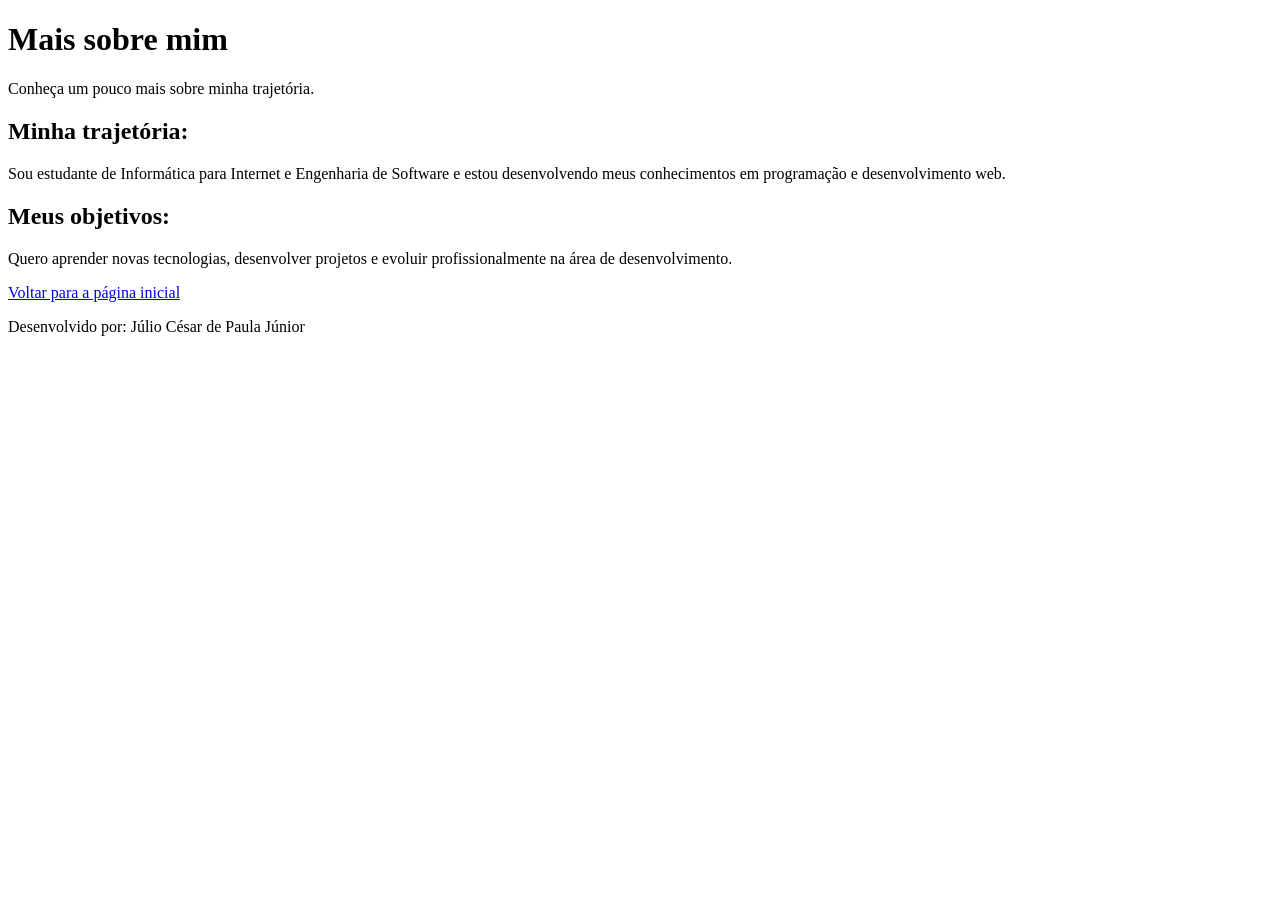
==== sobre.html @ a752a154 "Add files via upload" ====
<!DOCTYPE html>

<html lang="pt-BR">
    <head>
        <meta charset="UTF-8">
        <meta name="viewport" content="width=device-width, initial-scale=1.0">
        <title>Sobre Mim</title>
    </head>

    <body>
        <header>
            <h1>Mais sobre mim</h1>
            <p>Conheça um pouco mais sobre minha trajetória.</p>
        </header>

        <main>
            <section>
                <h2>Minha trajetória:</h2>

                <p>
                    Sou estudante de Informática para Internet e Engenharia de Software e estou desenvolvendo 
                    meus conhecimentos em programação e desenvolvimento web.
                </p>
            </section>

            <section>
                <h2>Meus objetivos:</h2>

                <p>
                    Quero aprender novas tecnologias, desenvolver projetos e evoluir profissionalmente na área
                    de desenvolvimento.
                </p>
            </section>

            <nav>
                <a href="index.html">Voltar para a página inicial</a>
            </nav>
        </main>

        <footer>
            <p>Desenvolvido por: Júlio César de Paula Júnior</p>
        </footer>

    </body>
</html>
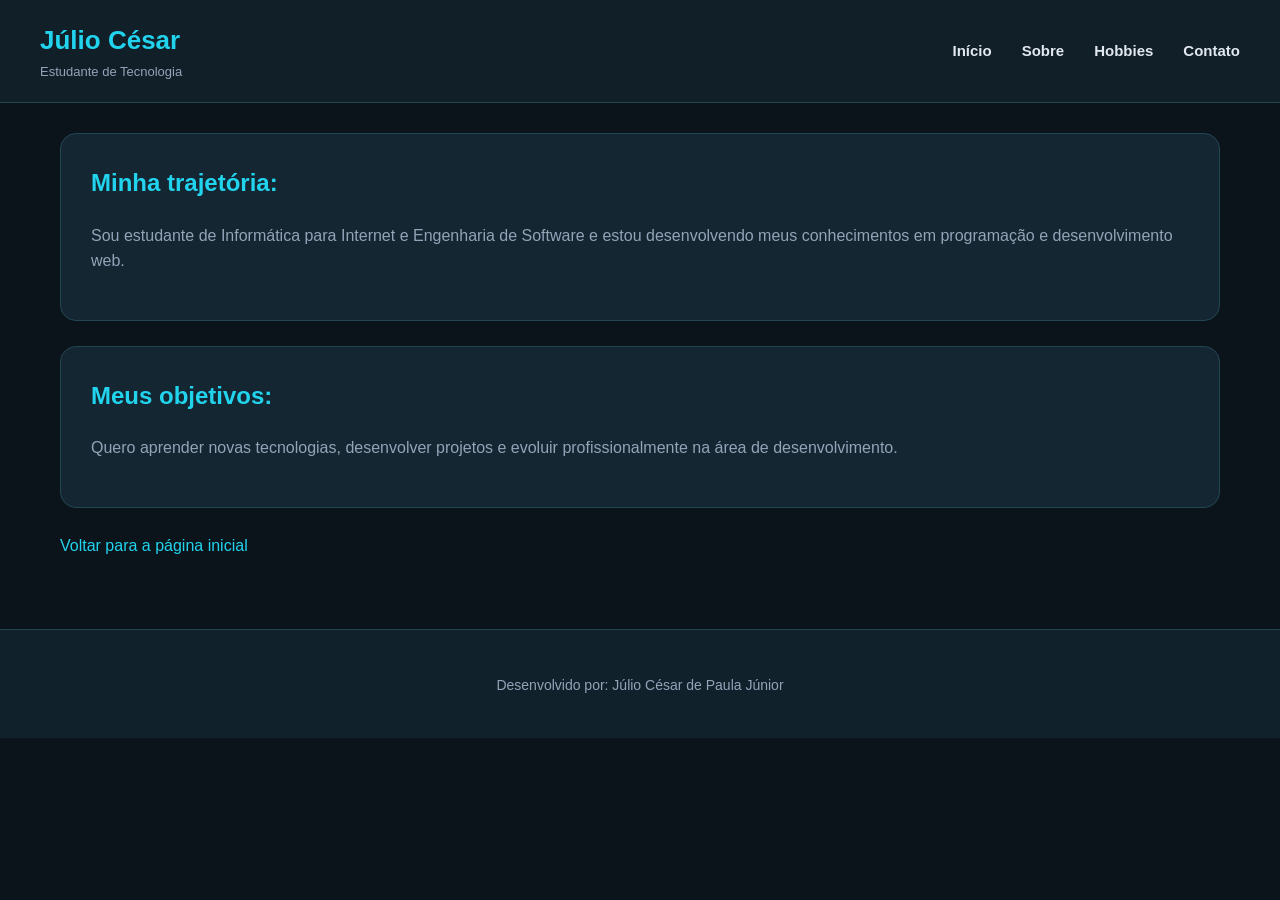
==== commit 0b9940ee: "Atividade 4 - Estilizacao da pagina pessoal com CSS" ====
--- a/sobre.html
+++ b/sobre.html
@@ -6,12 +6,26 @@
         <meta charset="UTF-8">
         <meta name="viewport" content="width=device-width, initial-scale=1.0">
         <title>Sobre Mim</title>
+        <link rel="stylesheet" href="style.css">
     </head>
 
     <body>
-        <header>
-            <h1>Mais sobre mim</h1>
-            <p>Conheça um pouco mais sobre minha trajetória.</p>
+        <header class="cabecalho">
+            <div class="cabecalho-conteudo">
+
+                <div class="logo">
+                    <h1>Júlio César</h1>
+                    <p>Estudante de Tecnologia</p>
+                </div>
+
+                <nav class="menu-principal">
+                    <a href="index.html">Início</a>
+                    <a href="index.html#apresentacao">Sobre</a>
+                    <a href="index.html#hobbies">Hobbies</a>
+                    <a href="index.html#contato">Contato</a>
+                </nav>
+
+            </div>
         </header>
 
         <main>
--- a/style.css
+++ b/style.css
@@ -0,0 +1,428 @@
+/* Paleta de cores */
+:root {
+    --cor-fundo: #0B141A;
+    --cor-card: #142631;
+    --cor-destaque: #22D3EE;
+    --cor-texto: #E2E8F0;
+    --cor-texto-secundario: #94A3B8;
+    --cor-borda: #244653;
+}
+
+/* Configurações gerais */
+* {
+    box-sizing: border-box;
+}
+
+html {
+    scroll-behavior: smooth;
+}
+
+body {
+    margin: 0;
+    padding: 0;
+    background-color: var(--cor-fundo);
+    color: var(--cor-texto);
+    font-family: Arial, Helvetica, sans-serif;
+    line-height: 1.6;
+}
+
+/* Títulos */
+h1, h2, h3 {
+    color: var(--cor-destaque);
+    margin-top: 0;
+}
+
+/* Parágrafos */
+p {
+    color: var(--cor-texto-secundario);
+}
+
+/* Links */
+a {
+    color: var(--cor-destaque);
+    text-decoration: none;
+    transition: color 0.3s ease;
+}
+
+a:hover {
+    color: #FFFFFF;
+}
+
+/* Imagens */
+img {
+    max-width: 100%;
+    height: auto;
+}
+
+
+
+/* CARD DE APRESENTAÇÃO */
+main {
+    max-width: 1200px;
+    margin: 0 auto;
+    padding: 30px 20px;
+}
+
+#apresentacao {
+    background-color: var(--cor-card);
+    border: 1px solid var(--cor-borda);
+    border-radius: 16px;
+    padding: 35px;
+    margin-bottom: 30px;
+}
+
+.apresentacao-conteudo {
+    display: flex;
+    align-items: center;
+    gap: 40px;
+}
+
+.apresentacao-texto {
+    flex: 1;
+    min-width: 0;
+}
+
+.apresentacao-foto {
+    flex: 0 0 320px;
+}
+
+.apresentacao-foto img {
+    width: 100%;
+    height: 380px;
+    object-fit: cover;
+    border-radius: 14px;
+    border: 2px solid var(--cor-destaque);
+    box-shadow: 0 0 25px rgba(34, 211, 238, 0.15);
+}
+
+/* ADAPTAÇÃO PARA CELULARES */
+@media (max-width: 768px) {
+    .apresentacao-conteudo {
+        flex-direction: column-reverse;
+        gap: 20px;
+    }
+
+    #apresentacao {
+        padding: 22px;
+    }
+
+    .apresentacao-foto {
+        flex: none;
+        width: 100%;
+        max-width: 320px;
+    }
+
+    .apresentacao-foto img {
+        height: auto;
+    }
+}
+
+
+
+/* CABEÇALHO */
+
+.cabecalho {
+    background-color: #101F28;
+    border-bottom: 1px solid var(--cor-borda);
+    padding: 20px;
+}
+
+.cabecalho-conteudo {
+    max-width: 1200px;
+    margin: 0 auto;
+    display: flex;
+    justify-content: space-between;
+    align-items: center;
+    gap: 20px;
+}
+
+/* Nome e descrição */
+.logo h1 {
+    color: var(--cor-destaque);
+    font-size: 26px;
+    margin: 0;
+}
+
+.logo p {
+    color: var(--cor-texto-secundario);
+    font-size: 13px;
+    margin: 0;
+}
+
+/* Menu de navegação */
+.menu-principal {
+    display: flex;
+    align-items: center;
+    gap: 30px;
+}
+
+.menu-principal a {
+    color: var(--cor-texto);
+    font-size: 15px;
+    font-weight: bold;
+    transition: color 0.3s ease;
+}
+
+.menu-principal a:hover {
+    color: var(--cor-destaque);
+}
+
+/* Adaptação para celulares */
+@media (max-width: 768px) {
+    .cabecalho-conteudo {
+        flex-direction: column;
+        text-align: center;
+    }
+
+    .menu-principal {
+        justify-content: center;
+        flex-wrap: wrap;
+        gap: 15px;
+    }
+}
+
+
+
+/* CARDS DE HOBBIES */
+
+/* Seção de hobbies */
+#hobbies {
+    margin-bottom: 40px;
+}
+
+#hobbies h2 {
+    font-size: 26px;
+    margin-bottom: 25px;
+}
+
+/* Organização dos cards */
+.hobbies-grid {
+    display: grid;
+    grid-template-columns: repeat(4, 1fr);
+    gap: 20px;
+}
+
+/* Aparência dos cards */
+.hobby-card {
+    background-color: var(--cor-card);
+    border: 1px solid var(--cor-borda);
+    border-radius: 16px;
+    padding: 30px 20px;
+    text-align: center;
+    transition: transform 0.3s ease,
+                border-color 0.3s ease,
+                box-shadow 0.3s ease;
+}
+
+/* Efeito ao passar o mouse */
+.hobby-card:hover {
+    transform: translateY(-6px);
+    border-color: var(--cor-destaque);
+    box-shadow: 0 8px 25px rgba(34, 211, 238, 0.12);
+}
+
+/* Ícones */
+.hobby-icone {
+    display: block;
+    font-size: 36px;
+    margin-bottom: 15px;
+}
+
+/* Títulos */
+.hobby-card h3 {
+    color: var(--cor-texto);
+    font-size: 19px;
+    margin-bottom: 10px;
+}
+
+/* Descrições */
+.hobby-card p {
+    font-size: 14px;
+    margin: 0;
+}
+
+/* Tablets */
+@media (max-width: 900px) {
+    .hobbies-grid {
+        grid-template-columns: repeat(2, 1fr);
+    }
+}
+
+/* Celulares */
+@media (max-width: 480px) {
+    .hobbies-grid {
+        grid-template-columns: 1fr;
+    }
+}
+
+
+
+/* FORMULÁRIO DE CONTATO */
+
+#contato {
+    background-color: var(--cor-card);
+    border: 1px solid var(--cor-borda);
+    border-radius: 16px;
+    padding: 35px;
+    margin-bottom: 40px;
+}
+
+#contato h2 {
+    font-size: 26px;
+    margin-bottom: 25px;
+}
+
+/* Organização do formulário */
+#contato form {
+    max-width: 700px;
+}
+
+#contato fieldset {
+    border: none;
+    padding: 0;
+    margin: 0;
+    min-width: 0;
+}
+
+#contato legend {
+    color: var(--cor-destaque);
+    font-size: 16px;
+    font-weight: bold;
+    margin-bottom: 20px;
+}
+
+/* Espaçamento entre os campos */
+#contato form div {
+    margin-bottom: 18px;
+}
+
+/* Rótulos */
+#contato label {
+    display: block;
+    color: var(--cor-texto);
+    font-size: 14px;
+    margin-bottom: 7px;
+}
+
+/* Campos de texto */
+#contato input,
+#contato textarea {
+    display: block;
+    width: 100%;
+    padding: 13px 15px;
+    background-color: var(--cor-fundo);
+    color: var(--cor-texto);
+    border: 1px solid var(--cor-borda);
+    border-radius: 8px;
+    font-family: inherit;
+    font-size: 15px;
+    transition: border-color 0.3s ease,
+                box-shadow 0.3s ease;
+}
+
+/* Destaque ao selecionar um campo */
+#contato input:focus,
+#contato textarea:focus {
+    outline: none;
+    border-color: var(--cor-destaque);
+    box-shadow: 0 0 8px rgba(34, 211, 238, 0.2);
+}
+
+/* Área da mensagem */
+#contato textarea {
+    resize: vertical;
+    min-height: 120px;
+}
+
+/* Botões */
+#contato button {
+    padding: 12px 25px;
+    border-radius: 8px;
+    font-size: 14px;
+    font-weight: bold;
+    cursor: pointer;
+    transition: all 0.3s ease;
+}
+
+/* Botão Enviar */
+#contato button[type="submit"] {
+    background-color: var(--cor-destaque);
+    color: var(--cor-fundo);
+    border: 1px solid var(--cor-destaque);
+}
+
+/* Botão Limpar */
+#contato button[type="reset"] {
+    background-color: transparent;
+    color: var(--cor-texto);
+    border: 1px solid var(--cor-borda);
+}
+
+/* Efeitos dos botões */
+#contato button:hover {
+    transform: translateY(-2px);
+    box-shadow: 0 5px 15px rgba(34, 211, 238, 0.15);
+}
+
+/* Adaptação para celulares */
+@media (max-width: 768px) {
+    #contato {
+        padding: 22px;
+    }
+}
+
+/* Centralização do formulário */
+#contato form {
+    max-width: 700px;
+    margin: 0 auto;
+}
+
+
+
+/* RODAPÉ */
+
+footer {
+    background-color: #10212b;
+    border-top: 1px solid #244653;
+    padding: 30px 20px;
+    text-align: center;
+    margin-top: 40px;
+}
+
+footer p {
+    color: #94a3b8;
+    font-size: 14px;
+    margin-bottom: 12px;
+}
+
+footer a {
+    color: #22d3ee;
+    text-decoration: none;
+    font-weight: bold;
+    transition: color 0.3s ease;
+}
+
+footer a:hover {
+    color: #ffffff;
+    text-decoration: underline;
+}
+
+
+
+/* PÁGINA SOBRE MIM */
+
+main > section {
+    margin-bottom: 25px;
+}
+
+/* Cards da página Sobre Mim */
+body:has(a[href="index.html#apresentacao"]) main section {
+    background-color: var(--cor-card);
+    border: 1px solid var(--cor-borda);
+    border-radius: 16px;
+    padding: 30px;
+}
+
+body:has(a[href="index.html#apresentacao"]) main section h2 {
+    margin-bottom: 20px;
+}
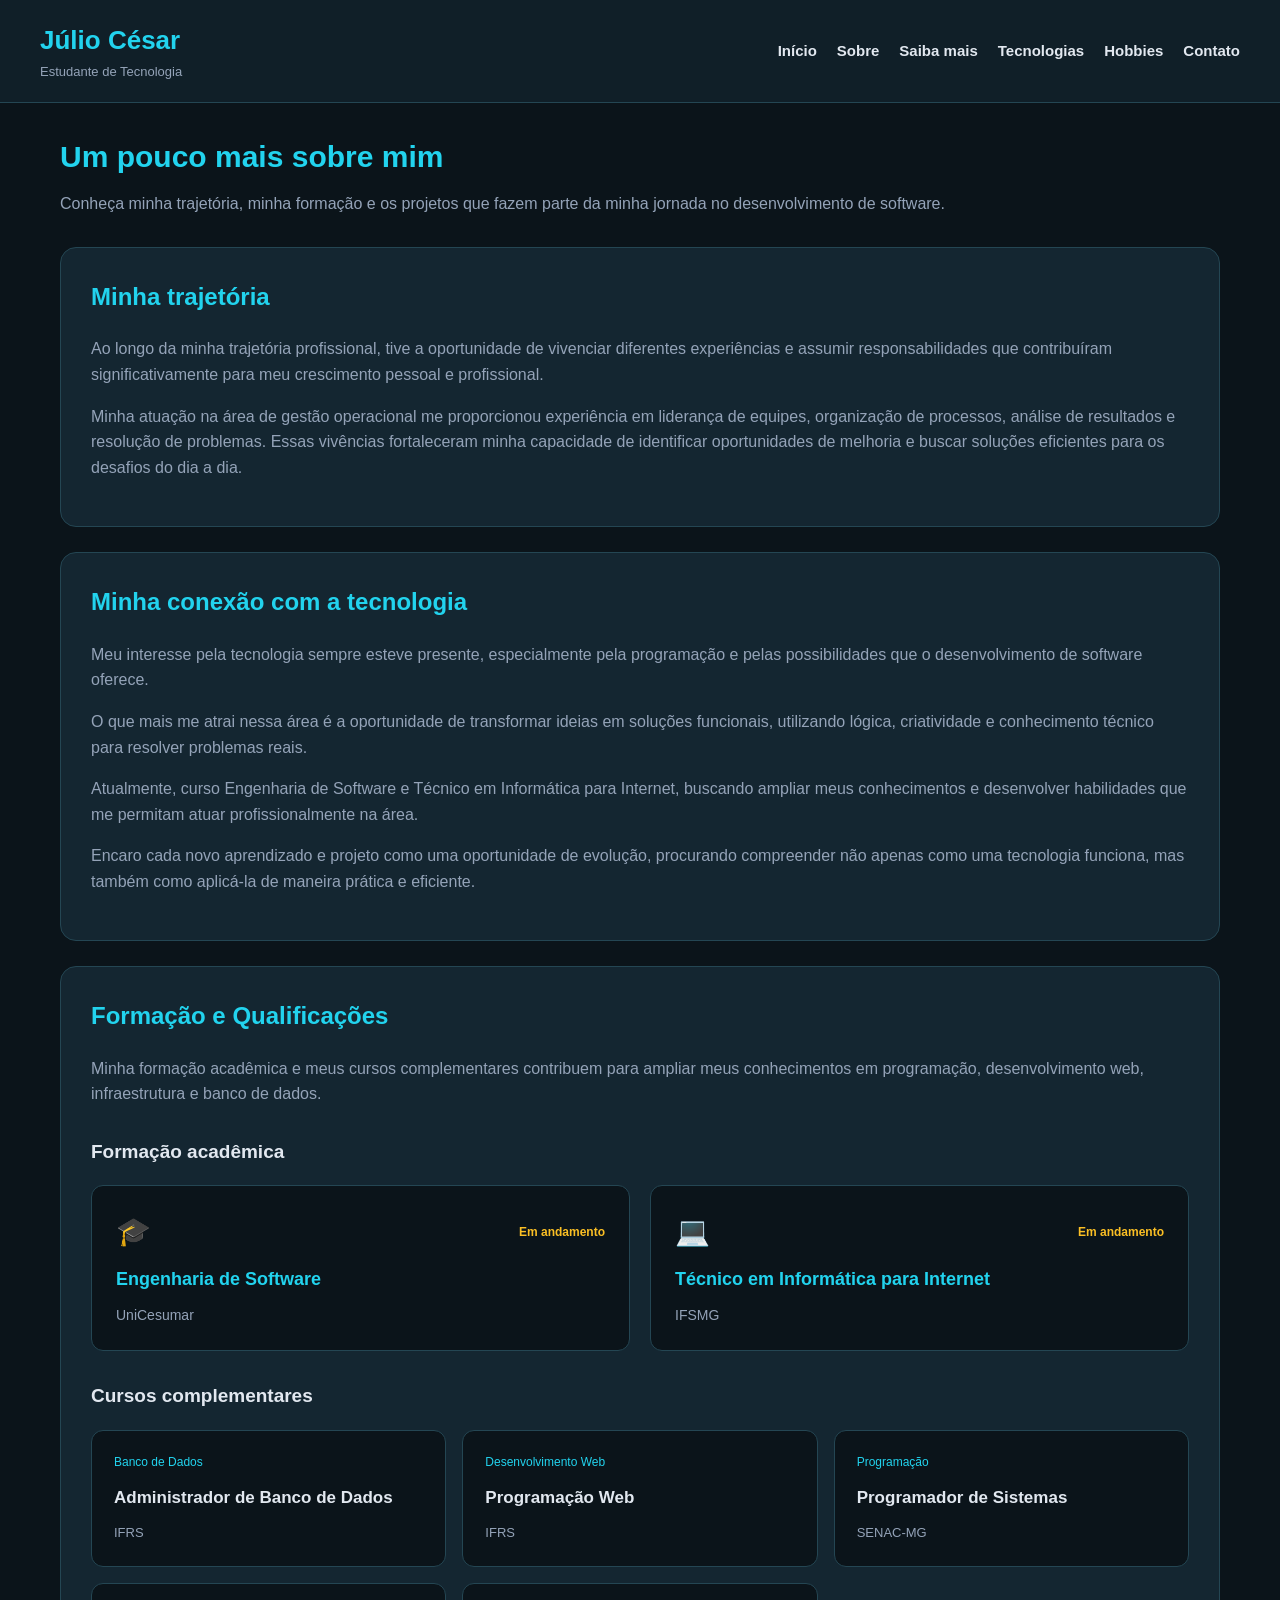
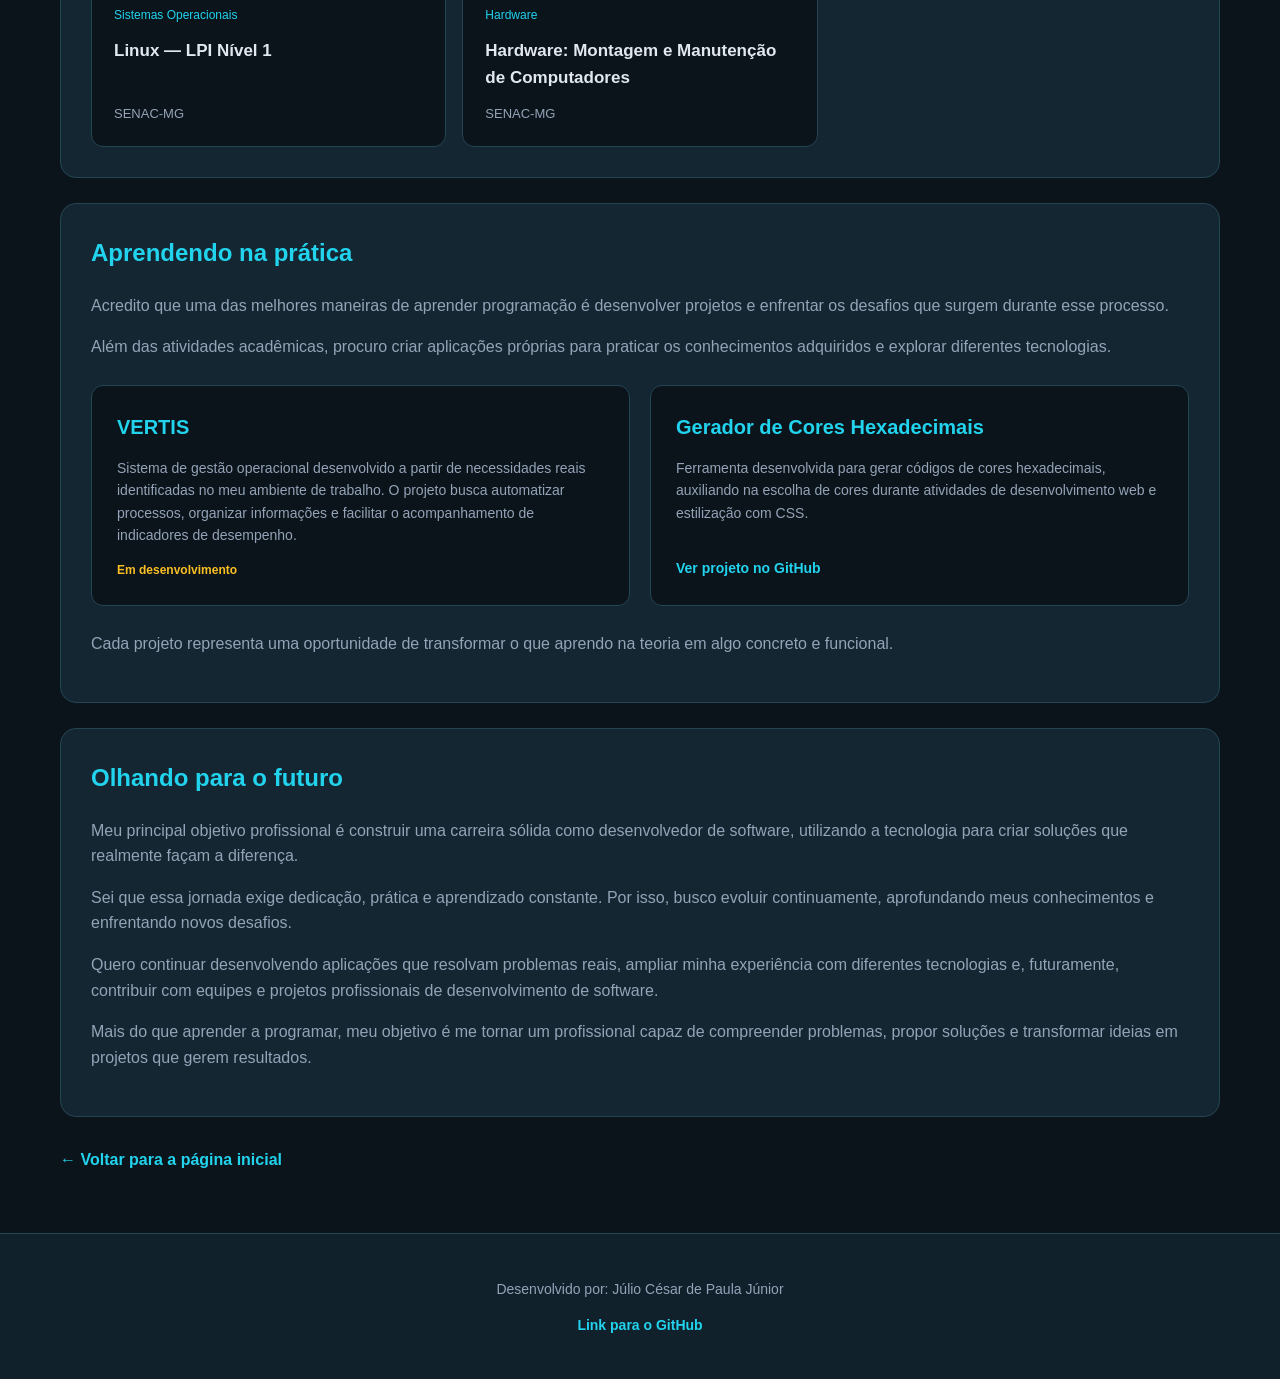
==== commit 70fc3527: "feat: aprimora pagina pessoal com CSS Grid e Flexbox Adiciona cards de tecnologias com logotipos SVG" ====
--- a/sobre.html
+++ b/sobre.html
@@ -1,60 +1,342 @@
 
 <!DOCTYPE html>
-
 <html lang="pt-BR">
-    <head>
-        <meta charset="UTF-8">
-        <meta name="viewport" content="width=device-width, initial-scale=1.0">
-        <title>Sobre Mim</title>
-        <link rel="stylesheet" href="style.css">
-    </head>
-
-    <body>
-        <header class="cabecalho">
-            <div class="cabecalho-conteudo">
-
-                <div class="logo">
-                    <h1>Júlio César</h1>
-                    <p>Estudante de Tecnologia</p>
-                </div>
-
-                <nav class="menu-principal">
-                    <a href="index.html">Início</a>
-                    <a href="index.html#apresentacao">Sobre</a>
-                    <a href="index.html#hobbies">Hobbies</a>
-                    <a href="index.html#contato">Contato</a>
-                </nav>
-
+
+<head>
+    <meta charset="UTF-8">
+    <meta name="viewport" content="width=device-width, initial-scale=1.0">
+    <title>Saiba Mais | Júlio César</title>
+    <link rel="stylesheet" href="style.css">
+</head>
+
+<body>
+
+    <header class="cabecalho">
+        <div class="cabecalho-conteudo">
+
+            <div class="logo">
+                <h1>Júlio César</h1>
+                <p>Estudante de Tecnologia</p>
             </div>
-        </header>
-
-        <main>
-            <section>
-                <h2>Minha trajetória:</h2>
-
-                <p>
-                    Sou estudante de Informática para Internet e Engenharia de Software e estou desenvolvendo 
-                    meus conhecimentos em programação e desenvolvimento web.
-                </p>
-            </section>
-
-            <section>
-                <h2>Meus objetivos:</h2>
-
-                <p>
-                    Quero aprender novas tecnologias, desenvolver projetos e evoluir profissionalmente na área
-                    de desenvolvimento.
-                </p>
-            </section>
-
-            <nav>
-                <a href="index.html">Voltar para a página inicial</a>
+
+            <nav class="menu-principal">
+                <a href="index.html">Início</a>
+                <a href="index.html#apresentacao">Sobre</a>
+                <a href="sobre.html">Saiba mais</a>
+                <a href="index.html#tecnologias">Tecnologias</a>
+                <a href="index.html#hobbies">Hobbies</a>
+                <a href="index.html#contato">Contato</a>
             </nav>
-        </main>
-
-        <footer>
-            <p>Desenvolvido por: Júlio César de Paula Júnior</p>
-        </footer>
-
-    </body>
+
+        </div>
+    </header>
+
+    <main class="pagina-sobre">
+
+        <div class="sobre-introducao">
+            <h2>Um pouco mais sobre mim</h2>
+            <p>
+                Conheça minha trajetória, minha formação
+                e os projetos que fazem parte da minha
+                jornada no desenvolvimento de software.
+            </p>
+        </div>
+
+        <section class="sobre-secao">
+
+            <h2>Minha trajetória</h2>
+
+            <p>
+                Ao longo da minha trajetória profissional,
+                tive a oportunidade de vivenciar diferentes
+                experiências e assumir responsabilidades que
+                contribuíram significativamente para meu
+                crescimento pessoal e profissional.
+            </p>
+
+            <p>
+                Minha atuação na área de gestão operacional
+                me proporcionou experiência em liderança
+                de equipes, organização de processos,
+                análise de resultados e resolução de problemas.
+                Essas vivências fortaleceram minha capacidade
+                de identificar oportunidades de melhoria
+                e buscar soluções eficientes para os desafios
+                do dia a dia.
+            </p>
+
+        </section>
+
+        <section class="sobre-secao">
+
+            <h2>Minha conexão com a tecnologia</h2>
+
+            <p>
+                Meu interesse pela tecnologia sempre esteve
+                presente, especialmente pela programação
+                e pelas possibilidades que o desenvolvimento
+                de software oferece.
+            </p>
+
+            <p>
+                O que mais me atrai nessa área é a oportunidade
+                de transformar ideias em soluções funcionais,
+                utilizando lógica, criatividade e conhecimento
+                técnico para resolver problemas reais.
+            </p>
+
+            <p>
+                Atualmente, curso Engenharia de Software e
+                Técnico em Informática para Internet,
+                buscando ampliar meus conhecimentos e
+                desenvolver habilidades que me permitam
+                atuar profissionalmente na área.
+            </p>
+
+            <p>
+                Encaro cada novo aprendizado e projeto
+                como uma oportunidade de evolução,
+                procurando compreender não apenas como
+                uma tecnologia funciona, mas também
+                como aplicá-la de maneira prática e eficiente.
+            </p>
+
+        </section>
+
+        <section class="sobre-secao" id="formacao">
+
+            <h2>Formação e Qualificações</h2>
+
+            <p>
+                Minha formação acadêmica e meus cursos
+                complementares contribuem para ampliar
+                meus conhecimentos em programação,
+                desenvolvimento web, infraestrutura
+                e banco de dados.
+            </p>
+
+            <h3 class="sobre-subtitulo">
+                Formação acadêmica
+            </h3>
+
+            <div class="formacao-grid">
+
+                <article class="formacao-card">
+                    <div class="formacao-card-topo">
+                        <span class="formacao-icone">🎓</span>
+                        <span class="formacao-status">
+                            Em andamento
+                        </span>
+                    </div>
+
+                    <h4>Engenharia de Software</h4>
+                    <p>UniCesumar</p>
+                </article>
+
+                <article class="formacao-card">
+                    <div class="formacao-card-topo">
+                        <span class="formacao-icone">💻</span>
+                        <span class="formacao-status">
+                            Em andamento
+                        </span>
+                    </div>
+
+                    <h4>
+                        Técnico em Informática para Internet
+                    </h4>
+                    <p>IFSMG</p>
+                </article>
+
+            </div>
+
+            <h3 class="sobre-subtitulo">
+                Cursos complementares
+            </h3>
+
+            <div class="cursos-grid">
+
+                <article class="curso-card">
+                    <span class="curso-area">
+                        Banco de Dados
+                    </span>
+                    <h4>Administrador de Banco de Dados</h4>
+                    <p>IFRS</p>
+                </article>
+
+                <article class="curso-card">
+                    <span class="curso-area">
+                        Desenvolvimento Web
+                    </span>
+                    <h4>Programação Web</h4>
+                    <p>IFRS</p>
+                </article>
+
+                <article class="curso-card">
+                    <span class="curso-area">
+                        Programação
+                    </span>
+                    <h4>Programador de Sistemas</h4>
+                    <p>SENAC-MG</p>
+                </article>
+
+                <article class="curso-card">
+                    <span class="curso-area">
+                        Sistemas Operacionais
+                    </span>
+                    <h4>Linux — LPI Nível 1</h4>
+                    <p>SENAC-MG</p>
+                </article>
+
+                <article class="curso-card">
+                    <span class="curso-area">
+                        Hardware
+                    </span>
+                    <h4>
+                        Hardware: Montagem e
+                        Manutenção de Computadores
+                    </h4>
+                    <p>SENAC-MG</p>
+                </article>
+
+            </div>
+
+        </section>
+
+        <section class="sobre-secao">
+
+            <h2>Aprendendo na prática</h2>
+
+            <p>
+                Acredito que uma das melhores maneiras
+                de aprender programação é desenvolver
+                projetos e enfrentar os desafios que
+                surgem durante esse processo.
+            </p>
+
+            <p>
+                Além das atividades acadêmicas, procuro
+                criar aplicações próprias para praticar
+                os conhecimentos adquiridos e explorar
+                diferentes tecnologias.
+            </p>
+
+            <div class="sobre-projetos-grid">
+
+                <article class="sobre-projeto-card">
+
+                    <h3>VERTIS</h3>
+
+                    <p>
+                        Sistema de gestão operacional
+                        desenvolvido a partir de necessidades
+                        reais identificadas no meu ambiente
+                        de trabalho. O projeto busca automatizar
+                        processos, organizar informações e
+                        facilitar o acompanhamento de
+                        indicadores de desempenho.
+                    </p>
+
+                    <span class="sobre-projeto-status">
+                        Em desenvolvimento
+                    </span>
+
+                </article>
+
+                <article class="sobre-projeto-card">
+
+                    <h3>Gerador de Cores Hexadecimais</h3>
+
+                    <p>
+                        Ferramenta desenvolvida para gerar
+                        códigos de cores hexadecimais,
+                        auxiliando na escolha de cores
+                        durante atividades de desenvolvimento
+                        web e estilização com CSS.
+                    </p>
+
+                    <a
+                        href="https://github.com/cesarjr23/hexGenerator"
+                        target="_blank"
+                        rel="noopener noreferrer"
+                        class="sobre-projeto-link"
+                    >
+                        Ver projeto no GitHub
+                    </a>
+
+                </article>
+
+            </div>
+
+            <p>
+                Cada projeto representa uma oportunidade
+                de transformar o que aprendo na teoria
+                em algo concreto e funcional.
+            </p>
+
+        </section>
+
+        <section class="sobre-secao">
+
+            <h2>Olhando para o futuro</h2>
+
+            <p>
+                Meu principal objetivo profissional é
+                construir uma carreira sólida como
+                desenvolvedor de software, utilizando
+                a tecnologia para criar soluções que
+                realmente façam a diferença.
+            </p>
+
+            <p>
+                Sei que essa jornada exige dedicação,
+                prática e aprendizado constante.
+                Por isso, busco evoluir continuamente,
+                aprofundando meus conhecimentos e
+                enfrentando novos desafios.
+            </p>
+
+            <p>
+                Quero continuar desenvolvendo aplicações
+                que resolvam problemas reais, ampliar
+                minha experiência com diferentes tecnologias
+                e, futuramente, contribuir com equipes
+                e projetos profissionais de desenvolvimento
+                de software.
+            </p>
+
+            <p>
+                Mais do que aprender a programar,
+                meu objetivo é me tornar um profissional
+                capaz de compreender problemas, propor
+                soluções e transformar ideias em projetos
+                que gerem resultados.
+            </p>
+
+        </section>
+
+        <nav class="sobre-voltar">
+            <a href="index.html">
+                ← Voltar para a página inicial
+            </a>
+        </nav>
+
+    </main>
+
+    <footer>
+        <p>
+            Desenvolvido por: Júlio César de Paula Júnior
+        </p>
+
+        <p>
+            <a
+                href="https://github.com/cesarjr23"
+                target="_blank"
+                rel="noopener noreferrer"
+            >
+                Link para o GitHub
+            </a>
+        </p>
+    </footer>
+
+</body>
 </html>
--- a/style.css
+++ b/style.css
@@ -1,4 +1,8 @@
-/* Paleta de cores */
+
+/* =========================================
+   VARIÁVEIS DE CORES
+========================================= */
+
 :root {
     --cor-fundo: #0B141A;
     --cor-card: #142631;
@@ -8,7 +12,10 @@
     --cor-borda: #244653;
 }
 
-/* Configurações gerais */
+/* =========================================
+   CONFIGURAÇÕES GERAIS
+========================================= */
+
 * {
     box-sizing: border-box;
 }
@@ -20,24 +27,36 @@
 body {
     margin: 0;
     padding: 0;
+
     background-color: var(--cor-fundo);
     color: var(--cor-texto);
+
     font-family: Arial, Helvetica, sans-serif;
     line-height: 1.6;
-}
-
-/* Títulos */
-h1, h2, h3 {
+
+    /* Grid para organizar a página inteira */
+    display: grid;
+    grid-template-columns: minmax(0, 1fr);
+    grid-template-areas:
+        "cabecalho"
+        "conteudo"
+        "rodape";
+    grid-template-rows: auto 1fr auto;
+
+    min-height: 100vh;
+}
+
+h1,
+h2,
+h3 {
     color: var(--cor-destaque);
     margin-top: 0;
 }
 
-/* Parágrafos */
 p {
     color: var(--cor-texto-secundario);
 }
 
-/* Links */
 a {
     color: var(--cor-destaque);
     text-decoration: none;
@@ -48,29 +67,93 @@
     color: #FFFFFF;
 }
 
-/* Imagens */
 img {
     max-width: 100%;
     height: auto;
 }
 
-
-
-/* CARD DE APRESENTAÇÃO */
+/* =========================================
+   CABEÇALHO
+========================================= */
+
+.cabecalho {
+    grid-area: cabecalho;
+
+    background-color: #101F28;
+    border-bottom: 1px solid var(--cor-borda);
+
+    padding: 20px;
+}
+
+.cabecalho-conteudo {
+    max-width: 1200px;
+    margin: 0 auto;
+
+    display: flex;
+    justify-content: space-between;
+    align-items: center;
+    gap: 20px;
+}
+
+.logo h1 {
+    color: var(--cor-destaque);
+    font-size: 26px;
+    margin: 0;
+}
+
+.logo p {
+    color: var(--cor-texto-secundario);
+    font-size: 13px;
+    margin: 0;
+}
+
+/* Menu utilizando Flexbox */
+.menu-principal {
+    display: flex;
+    align-items: center;
+    flex-wrap: wrap;
+    gap: 20px;
+}
+
+.menu-principal a {
+    color: var(--cor-texto);
+    font-size: 15px;
+    font-weight: bold;
+}
+
+.menu-principal a:hover {
+    color: var(--cor-destaque);
+}
+
+/* =========================================
+   CONTEÚDO PRINCIPAL
+========================================= */
+
 main {
+    grid-area: conteudo;
+
+    width: 100%;
     max-width: 1200px;
     margin: 0 auto;
     padding: 30px 20px;
 }
 
+main > section {
+    margin-bottom: 30px;
+}
+
+/* =========================================
+   APRESENTAÇÃO
+========================================= */
+
 #apresentacao {
     background-color: var(--cor-card);
     border: 1px solid var(--cor-borda);
     border-radius: 16px;
     padding: 35px;
-    margin-bottom: 30px;
-}
-
+}
+
+/* Flexbox para texto e foto */
 .apresentacao-conteudo {
     display: flex;
     align-items: center;
@@ -90,19 +173,439 @@
     width: 100%;
     height: 380px;
     object-fit: cover;
+
     border-radius: 14px;
     border: 2px solid var(--cor-destaque);
+
     box-shadow: 0 0 25px rgba(34, 211, 238, 0.15);
 }
 
-/* ADAPTAÇÃO PARA CELULARES */
+/* =========================================
+   TECNOLOGIAS E PROJETOS
+========================================= */
+
+#tecnologias {
+    margin-bottom: 40px;
+}
+
+#tecnologias h2 {
+    font-size: 26px;
+    margin-bottom: 10px;
+}
+
+.tecnologias-intro {
+    margin-bottom: 25px;
+}
+
+/* Grid com quatro colunas */
+.tecnologias-grid {
+    display: grid;
+    grid-template-columns: repeat(4, minmax(0, 1fr));
+    gap: 20px;
+}
+
+/* =========================================
+   CARDS DAS TECNOLOGIAS
+========================================= */
+
+.tecnologia-card {
+    /* Flexbox para organizar o interior */
+    display: flex;
+    flex-direction: column;
+    align-items: flex-start;
+    gap: 12px;
+
+    min-width: 0;
+
+    background-color: var(--cor-card);
+    border: 1px solid var(--cor-borda);
+    border-radius: 16px;
+
+    padding: 24px;
+
+    transition:
+        transform 0.3s ease,
+        border-color 0.3s ease,
+        box-shadow 0.3s ease;
+}
+
+.tecnologia-card:hover {
+    transform: translateY(-5px);
+    border-color: var(--cor-destaque);
+
+    box-shadow: 0 8px 25px rgba(34, 211, 238, 0.12);
+}
+
+.tecnologia-card h3 {
+    color: var(--cor-destaque);
+    font-size: 20px;
+    margin: 0;
+}
+
+.tecnologia-card p {
+    color: var(--cor-texto-secundario);
+    font-size: 14px;
+    margin: 0;
+
+    /* Mantém as tags alinhadas na parte inferior */
+    flex-grow: 1;
+}
+
+/* =========================================
+   LOGOTIPOS DAS TECNOLOGIAS
+========================================= */
+
+/* Flexbox para alinhar imagem e título */
+.tecnologia-cabecalho {
+    display: flex;
+    align-items: center;
+    flex-wrap: wrap;
+    gap: 12px;
+
+    width: 100%;
+}
+
+.tecnologia-cabecalho img {
+    width: 38px;
+    height: 38px;
+    object-fit: contain;
+    flex-shrink: 0;
+}
+
+.tecnologia-cabecalho h3 {
+    margin: 0;
+}
+
+/* Dois logotipos no card Git e GitHub */
+.tecnologia-icones {
+    display: flex;
+    align-items: center;
+    gap: 6px;
+}
+
+.tecnologia-icones img {
+    width: 28px;
+    height: 28px;
+}
+
+/* =========================================
+   TAGS DAS TECNOLOGIAS
+========================================= */
+
+/* Flexbox para distribuir as tags */
+.tecnologia-tags {
+    display: flex;
+    flex-wrap: wrap;
+    align-items: center;
+    gap: 6px;
+}
+
+/* Tags discretas, sem fundo ou balões */
+.tecnologia-tags span {
+    background: transparent;
+    color: var(--cor-texto-secundario);
+
+    padding: 0;
+    border-radius: 0;
+
+    font-size: 12px;
+    font-weight: normal;
+}
+
+/* Separador entre as tags */
+.tecnologia-tags span + span::before {
+    content: "•";
+    color: var(--cor-destaque);
+    margin-right: 6px;
+}
+
+/* =========================================
+   PROJETO EM DESTAQUE: VERTIS
+========================================= */
+
+/* Ocupa as quatro colunas do Grid */
+.tecnologia-destaque {
+    grid-column: span 4;
+
+    border-color: var(--cor-destaque);
+    background-color: #102B35;
+}
+
+.tecnologia-destaque-topo {
+    display: flex;
+    justify-content: space-between;
+    align-items: center;
+    flex-wrap: wrap;
+    gap: 12px;
+
+    width: 100%;
+}
+
+.projeto-status {
+    color: #FBBF24;
+    background-color: rgba(251, 191, 36, 0.12);
+
+    padding: 6px 12px;
+    border-radius: 8px;
+
+    font-size: 12px;
+    font-weight: bold;
+}
+
+/* =========================================
+   HOBBIES
+========================================= */
+
+#hobbies {
+    margin-bottom: 40px;
+}
+
+#hobbies h2 {
+    font-size: 26px;
+    margin-bottom: 25px;
+}
+
+/* Grid para os hobbies */
+.hobbies-grid {
+    display: grid;
+    grid-template-columns: repeat(4, minmax(0, 1fr));
+    gap: 20px;
+}
+
+.hobby-card {
+    background-color: var(--cor-card);
+    border: 1px solid var(--cor-borda);
+    border-radius: 16px;
+
+    padding: 30px 20px;
+    text-align: center;
+
+    transition:
+        transform 0.3s ease,
+        border-color 0.3s ease,
+        box-shadow 0.3s ease;
+}
+
+.hobby-card:hover {
+    transform: translateY(-6px);
+    border-color: var(--cor-destaque);
+
+    box-shadow: 0 8px 25px rgba(34, 211, 238, 0.12);
+}
+
+.hobby-icone {
+    display: block;
+    font-size: 36px;
+    margin-bottom: 15px;
+}
+
+.hobby-card h3 {
+    color: var(--cor-texto);
+    font-size: 19px;
+    margin-bottom: 10px;
+}
+
+.hobby-card p {
+    font-size: 14px;
+    margin: 0;
+}
+
+/* =========================================
+   FORMULÁRIO DE CONTATO
+========================================= */
+
+#contato {
+    background-color: var(--cor-card);
+    border: 1px solid var(--cor-borda);
+    border-radius: 16px;
+
+    padding: 35px;
+    margin-bottom: 40px;
+}
+
+#contato h2 {
+    font-size: 26px;
+    margin-bottom: 25px;
+}
+
+#contato form {
+    max-width: 700px;
+    margin: 0 auto;
+}
+
+#contato fieldset {
+    border: none;
+    padding: 0;
+    margin: 0;
+    min-width: 0;
+}
+
+#contato legend {
+    color: var(--cor-destaque);
+    font-size: 16px;
+    font-weight: bold;
+    margin-bottom: 20px;
+}
+
+#contato form div {
+    margin-bottom: 18px;
+}
+
+#contato label {
+    display: block;
+    color: var(--cor-texto);
+
+    font-size: 14px;
+    margin-bottom: 7px;
+}
+
+#contato input,
+#contato textarea {
+    display: block;
+    width: 100%;
+
+    padding: 13px 15px;
+
+    background-color: var(--cor-fundo);
+    color: var(--cor-texto);
+
+    border: 1px solid var(--cor-borda);
+    border-radius: 8px;
+
+    font-family: inherit;
+    font-size: 15px;
+
+    transition:
+        border-color 0.3s ease,
+        box-shadow 0.3s ease;
+}
+
+#contato input:focus,
+#contato textarea:focus {
+    outline: none;
+    border-color: var(--cor-destaque);
+
+    box-shadow: 0 0 8px rgba(34, 211, 238, 0.2);
+}
+
+#contato textarea {
+    resize: vertical;
+    min-height: 120px;
+}
+
+#contato button {
+    padding: 12px 25px;
+
+    border-radius: 8px;
+
+    font-size: 14px;
+    font-weight: bold;
+
+    cursor: pointer;
+    transition: all 0.3s ease;
+}
+
+#contato button[type="submit"] {
+    background-color: var(--cor-destaque);
+    color: var(--cor-fundo);
+    border: 1px solid var(--cor-destaque);
+}
+
+#contato button[type="reset"] {
+    background-color: transparent;
+    color: var(--cor-texto);
+    border: 1px solid var(--cor-borda);
+}
+
+#contato button:hover {
+    transform: translateY(-2px);
+
+    box-shadow: 0 5px 15px rgba(34, 211, 238, 0.15);
+}
+
+/* =========================================
+   RODAPÉ
+========================================= */
+
+footer {
+    grid-area: rodape;
+
+    background-color: #10212B;
+    border-top: 1px solid var(--cor-borda);
+
+    padding: 30px 20px;
+    text-align: center;
+}
+
+footer p {
+    color: var(--cor-texto-secundario);
+    font-size: 14px;
+    margin-bottom: 12px;
+}
+
+footer a {
+    color: var(--cor-destaque);
+    font-weight: bold;
+}
+
+footer a:hover {
+    color: #FFFFFF;
+    text-decoration: underline;
+}
+
+/* =========================================
+   PÁGINA SOBRE
+========================================= */
+
+body:has(a[href="index.html#apresentacao"]) main section {
+    background-color: var(--cor-card);
+    border: 1px solid var(--cor-borda);
+    border-radius: 16px;
+    padding: 30px;
+}
+
+body:has(a[href="index.html#apresentacao"]) main section h2 {
+    margin-bottom: 20px;
+}
+
+/* =========================================
+   RESPONSIVIDADE
+========================================= */
+
+/* Tablets e telas intermediárias */
+@media (max-width: 900px) {
+
+    .tecnologias-grid,
+    .hobbies-grid {
+        grid-template-columns: repeat(2, minmax(0, 1fr));
+    }
+
+    .tecnologia-destaque {
+        grid-column: span 2;
+    }
+
+}
+
+/* Celulares e tablets menores */
 @media (max-width: 768px) {
+
+    .cabecalho-conteudo {
+        flex-direction: column;
+        text-align: center;
+    }
+
+    .menu-principal {
+        justify-content: center;
+        gap: 15px;
+    }
+
     .apresentacao-conteudo {
         flex-direction: column-reverse;
         gap: 20px;
     }
 
-    #apresentacao {
+    #apresentacao,
+    #contato {
         padding: 22px;
     }
 
@@ -115,314 +618,247 @@
     .apresentacao-foto img {
         height: auto;
     }
-}
-
-
-
-/* CABEÇALHO */
-
-.cabecalho {
-    background-color: #101F28;
-    border-bottom: 1px solid var(--cor-borda);
-    padding: 20px;
-}
-
-.cabecalho-conteudo {
+
+}
+
+/* Celulares pequenos */
+@media (max-width: 480px) {
+
+    .tecnologias-grid,
+    .hobbies-grid {
+        grid-template-columns: minmax(0, 1fr);
+    }
+
+    .tecnologia-destaque {
+        grid-column: span 1;
+    }
+
+}
+
+/* PÁGINA SAIBA MAIS */
+
+.pagina-sobre {
     max-width: 1200px;
-    margin: 0 auto;
+}
+
+.sobre-introducao {
+    margin-bottom: 30px;
+}
+
+.sobre-introducao h2 {
+    font-size: 30px;
+    margin-bottom: 10px;
+}
+
+.sobre-introducao p {
+    margin: 0;
+}
+
+.sobre-secao {
+    background-color: var(--cor-card);
+    border: 1px solid var(--cor-borda);
+    border-radius: 16px;
+
+    padding: 35px;
+    margin-bottom: 25px;
+}
+
+.sobre-secao h2 {
+    font-size: 24px;
+    margin-bottom: 20px;
+}
+
+.sobre-secao > p {
+    margin-top: 0;
+    margin-bottom: 16px;
+}
+
+.sobre-subtitulo {
+    color: var(--cor-texto);
+    font-size: 19px;
+    margin: 30px 0 18px;
+}
+
+/* FORMAÇÃO ACADÊMICA */
+
+.formacao-grid {
+    display: grid;
+    grid-template-columns: repeat(2, minmax(0, 1fr));
+    gap: 20px;
+}
+
+.formacao-card {
+    display: flex;
+    flex-direction: column;
+    gap: 10px;
+
+    background-color: var(--cor-fundo);
+    border: 1px solid var(--cor-borda);
+    border-radius: 12px;
+
+    padding: 24px;
+}
+
+.formacao-card-topo {
     display: flex;
     justify-content: space-between;
     align-items: center;
-    gap: 20px;
-}
-
-/* Nome e descrição */
-.logo h1 {
-    color: var(--cor-destaque);
-    font-size: 26px;
-    margin: 0;
-}
-
-.logo p {
+    gap: 10px;
+}
+
+.formacao-icone {
+    font-size: 28px;
+}
+
+.formacao-status {
+    color: #FBBF24;
+    font-size: 12px;
+    font-weight: bold;
+}
+
+.formacao-card h4 {
+    color: var(--cor-destaque);
+    font-size: 18px;
+    margin: 0;
+}
+
+.formacao-card p {
+    margin: 0;
+    font-size: 14px;
+}
+
+/* CURSOS COMPLEMENTARES */
+
+.cursos-grid {
+    display: grid;
+    grid-template-columns: repeat(3, minmax(0, 1fr));
+    gap: 16px;
+}
+
+.curso-card {
+    display: flex;
+    flex-direction: column;
+    align-items: flex-start;
+    gap: 12px;
+
+    background-color: var(--cor-fundo);
+    border: 1px solid var(--cor-borda);
+    border-radius: 12px;
+
+    padding: 22px;
+
+    transition:
+        transform 0.3s ease,
+        border-color 0.3s ease;
+}
+
+.curso-card:hover {
+    transform: translateY(-4px);
+    border-color: var(--cor-destaque);
+}
+
+.curso-area {
+    color: var(--cor-destaque);
+    font-size: 12px;
+}
+
+.curso-card h4 {
+    color: var(--cor-texto);
+    font-size: 17px;
+    margin: 0;
+    flex-grow: 1;
+}
+
+.curso-card p {
     color: var(--cor-texto-secundario);
     font-size: 13px;
     margin: 0;
 }
 
-/* Menu de navegação */
-.menu-principal {
-    display: flex;
-    align-items: center;
-    gap: 30px;
-}
-
-.menu-principal a {
-    color: var(--cor-texto);
-    font-size: 15px;
+/* PROJETOS */
+
+.sobre-projetos-grid {
+    display: grid;
+    grid-template-columns: repeat(2, minmax(0, 1fr));
+    gap: 20px;
+
+    margin: 25px 0;
+}
+
+.sobre-projeto-card {
+    display: flex;
+    flex-direction: column;
+    align-items: flex-start;
+    gap: 14px;
+
+    background-color: var(--cor-fundo);
+    border: 1px solid var(--cor-borda);
+    border-radius: 12px;
+
+    padding: 25px;
+}
+
+.sobre-projeto-card h3 {
+    margin: 0;
+    font-size: 20px;
+}
+
+.sobre-projeto-card p {
+    margin: 0;
+    font-size: 14px;
+    flex-grow: 1;
+}
+
+.sobre-projeto-status {
+    color: #FBBF24;
+    font-size: 12px;
     font-weight: bold;
-    transition: color 0.3s ease;
-}
-
-.menu-principal a:hover {
-    color: var(--cor-destaque);
-}
-
-/* Adaptação para celulares */
-@media (max-width: 768px) {
-    .cabecalho-conteudo {
-        flex-direction: column;
-        text-align: center;
-    }
-
-    .menu-principal {
-        justify-content: center;
-        flex-wrap: wrap;
-        gap: 15px;
-    }
-}
-
-
-
-/* CARDS DE HOBBIES */
-
-/* Seção de hobbies */
-#hobbies {
-    margin-bottom: 40px;
-}
-
-#hobbies h2 {
-    font-size: 26px;
-    margin-bottom: 25px;
-}
-
-/* Organização dos cards */
-.hobbies-grid {
-    display: grid;
-    grid-template-columns: repeat(4, 1fr);
-    gap: 20px;
-}
-
-/* Aparência dos cards */
-.hobby-card {
-    background-color: var(--cor-card);
-    border: 1px solid var(--cor-borda);
-    border-radius: 16px;
-    padding: 30px 20px;
-    text-align: center;
-    transition: transform 0.3s ease,
-                border-color 0.3s ease,
-                box-shadow 0.3s ease;
-}
-
-/* Efeito ao passar o mouse */
-.hobby-card:hover {
-    transform: translateY(-6px);
-    border-color: var(--cor-destaque);
-    box-shadow: 0 8px 25px rgba(34, 211, 238, 0.12);
-}
-
-/* Ícones */
-.hobby-icone {
-    display: block;
-    font-size: 36px;
-    margin-bottom: 15px;
-}
-
-/* Títulos */
-.hobby-card h3 {
-    color: var(--cor-texto);
-    font-size: 19px;
-    margin-bottom: 10px;
-}
-
-/* Descrições */
-.hobby-card p {
-    font-size: 14px;
-    margin: 0;
-}
-
-/* Tablets */
-@media (max-width: 900px) {
-    .hobbies-grid {
-        grid-template-columns: repeat(2, 1fr);
-    }
-}
-
-/* Celulares */
-@media (max-width: 480px) {
-    .hobbies-grid {
-        grid-template-columns: 1fr;
-    }
-}
-
-
-
-/* FORMULÁRIO DE CONTATO */
-
-#contato {
-    background-color: var(--cor-card);
-    border: 1px solid var(--cor-borda);
-    border-radius: 16px;
-    padding: 35px;
-    margin-bottom: 40px;
-}
-
-#contato h2 {
-    font-size: 26px;
-    margin-bottom: 25px;
-}
-
-/* Organização do formulário */
-#contato form {
-    max-width: 700px;
-}
-
-#contato fieldset {
-    border: none;
-    padding: 0;
-    margin: 0;
-    min-width: 0;
-}
-
-#contato legend {
-    color: var(--cor-destaque);
-    font-size: 16px;
-    font-weight: bold;
-    margin-bottom: 20px;
-}
-
-/* Espaçamento entre os campos */
-#contato form div {
-    margin-bottom: 18px;
-}
-
-/* Rótulos */
-#contato label {
-    display: block;
-    color: var(--cor-texto);
-    font-size: 14px;
-    margin-bottom: 7px;
-}
-
-/* Campos de texto */
-#contato input,
-#contato textarea {
-    display: block;
-    width: 100%;
-    padding: 13px 15px;
-    background-color: var(--cor-fundo);
-    color: var(--cor-texto);
-    border: 1px solid var(--cor-borda);
-    border-radius: 8px;
-    font-family: inherit;
-    font-size: 15px;
-    transition: border-color 0.3s ease,
-                box-shadow 0.3s ease;
-}
-
-/* Destaque ao selecionar um campo */
-#contato input:focus,
-#contato textarea:focus {
-    outline: none;
-    border-color: var(--cor-destaque);
-    box-shadow: 0 0 8px rgba(34, 211, 238, 0.2);
-}
-
-/* Área da mensagem */
-#contato textarea {
-    resize: vertical;
-    min-height: 120px;
-}
-
-/* Botões */
-#contato button {
-    padding: 12px 25px;
-    border-radius: 8px;
+}
+
+.sobre-projeto-link {
     font-size: 14px;
     font-weight: bold;
-    cursor: pointer;
-    transition: all 0.3s ease;
-}
-
-/* Botão Enviar */
-#contato button[type="submit"] {
-    background-color: var(--cor-destaque);
-    color: var(--cor-fundo);
-    border: 1px solid var(--cor-destaque);
-}
-
-/* Botão Limpar */
-#contato button[type="reset"] {
-    background-color: transparent;
-    color: var(--cor-texto);
-    border: 1px solid var(--cor-borda);
-}
-
-/* Efeitos dos botões */
-#contato button:hover {
-    transform: translateY(-2px);
-    box-shadow: 0 5px 15px rgba(34, 211, 238, 0.15);
-}
-
-/* Adaptação para celulares */
-@media (max-width: 768px) {
-    #contato {
+}
+
+.sobre-projeto-link:hover {
+    text-decoration: underline;
+}
+
+/* NAVEGAÇÃO */
+
+.sobre-voltar {
+    margin: 30px 0;
+}
+
+.sobre-voltar a {
+    color: var(--cor-destaque);
+    font-weight: bold;
+}
+
+/* RESPONSIVIDADE */
+
+@media (max-width: 900px) {
+
+    .cursos-grid {
+        grid-template-columns: repeat(2, minmax(0, 1fr));
+    }
+
+}
+
+@media (max-width: 600px) {
+
+    .sobre-secao {
         padding: 22px;
     }
-}
-
-/* Centralização do formulário */
-#contato form {
-    max-width: 700px;
-    margin: 0 auto;
-}
-
-
-
-/* RODAPÉ */
-
-footer {
-    background-color: #10212b;
-    border-top: 1px solid #244653;
-    padding: 30px 20px;
-    text-align: center;
-    margin-top: 40px;
-}
-
-footer p {
-    color: #94a3b8;
-    font-size: 14px;
-    margin-bottom: 12px;
-}
-
-footer a {
-    color: #22d3ee;
-    text-decoration: none;
-    font-weight: bold;
-    transition: color 0.3s ease;
-}
-
-footer a:hover {
-    color: #ffffff;
-    text-decoration: underline;
-}
-
-
-
-/* PÁGINA SOBRE MIM */
-
-main > section {
-    margin-bottom: 25px;
-}
-
-/* Cards da página Sobre Mim */
-body:has(a[href="index.html#apresentacao"]) main section {
-    background-color: var(--cor-card);
-    border: 1px solid var(--cor-borda);
-    border-radius: 16px;
-    padding: 30px;
-}
-
-body:has(a[href="index.html#apresentacao"]) main section h2 {
-    margin-bottom: 20px;
-}
+
+    .formacao-grid,
+    .cursos-grid,
+    .sobre-projetos-grid {
+        grid-template-columns: 1fr;
+    }
+
+    .sobre-introducao h2 {
+        font-size: 26px;
+    }
+
+}
